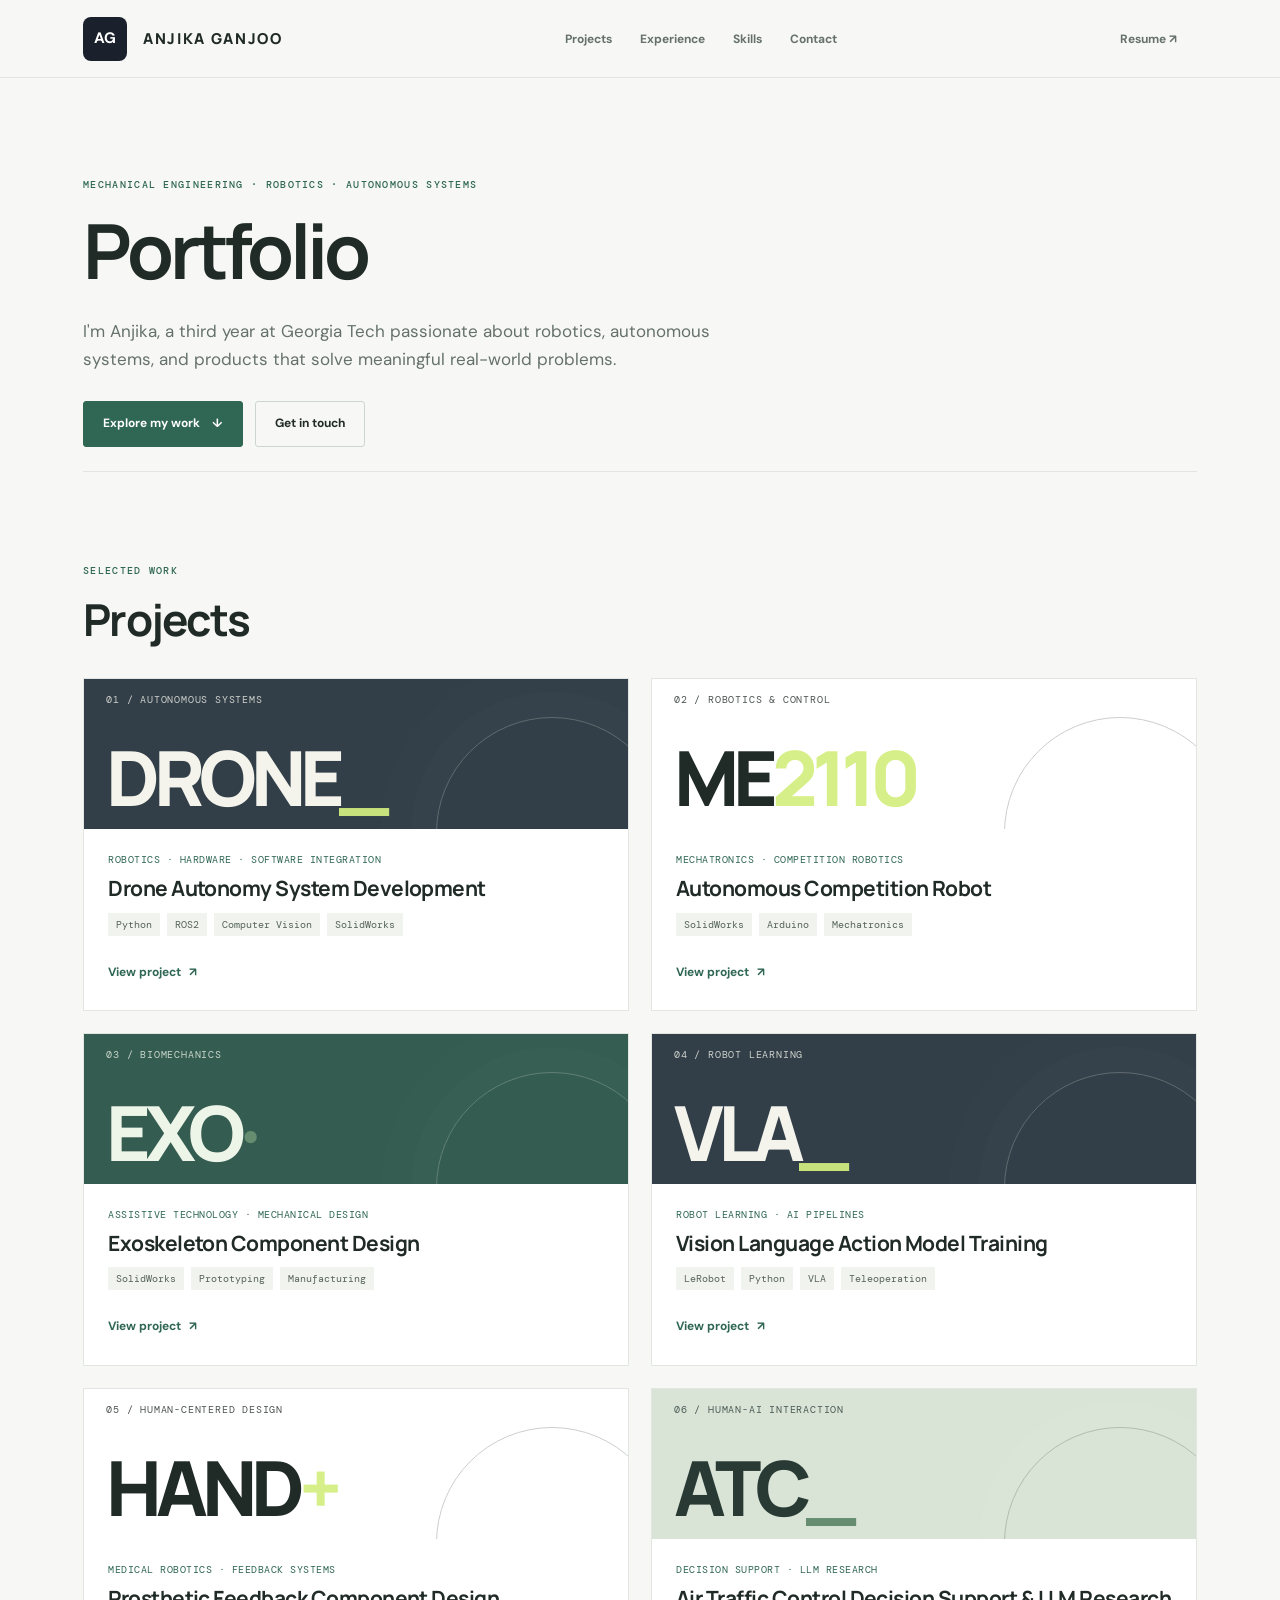
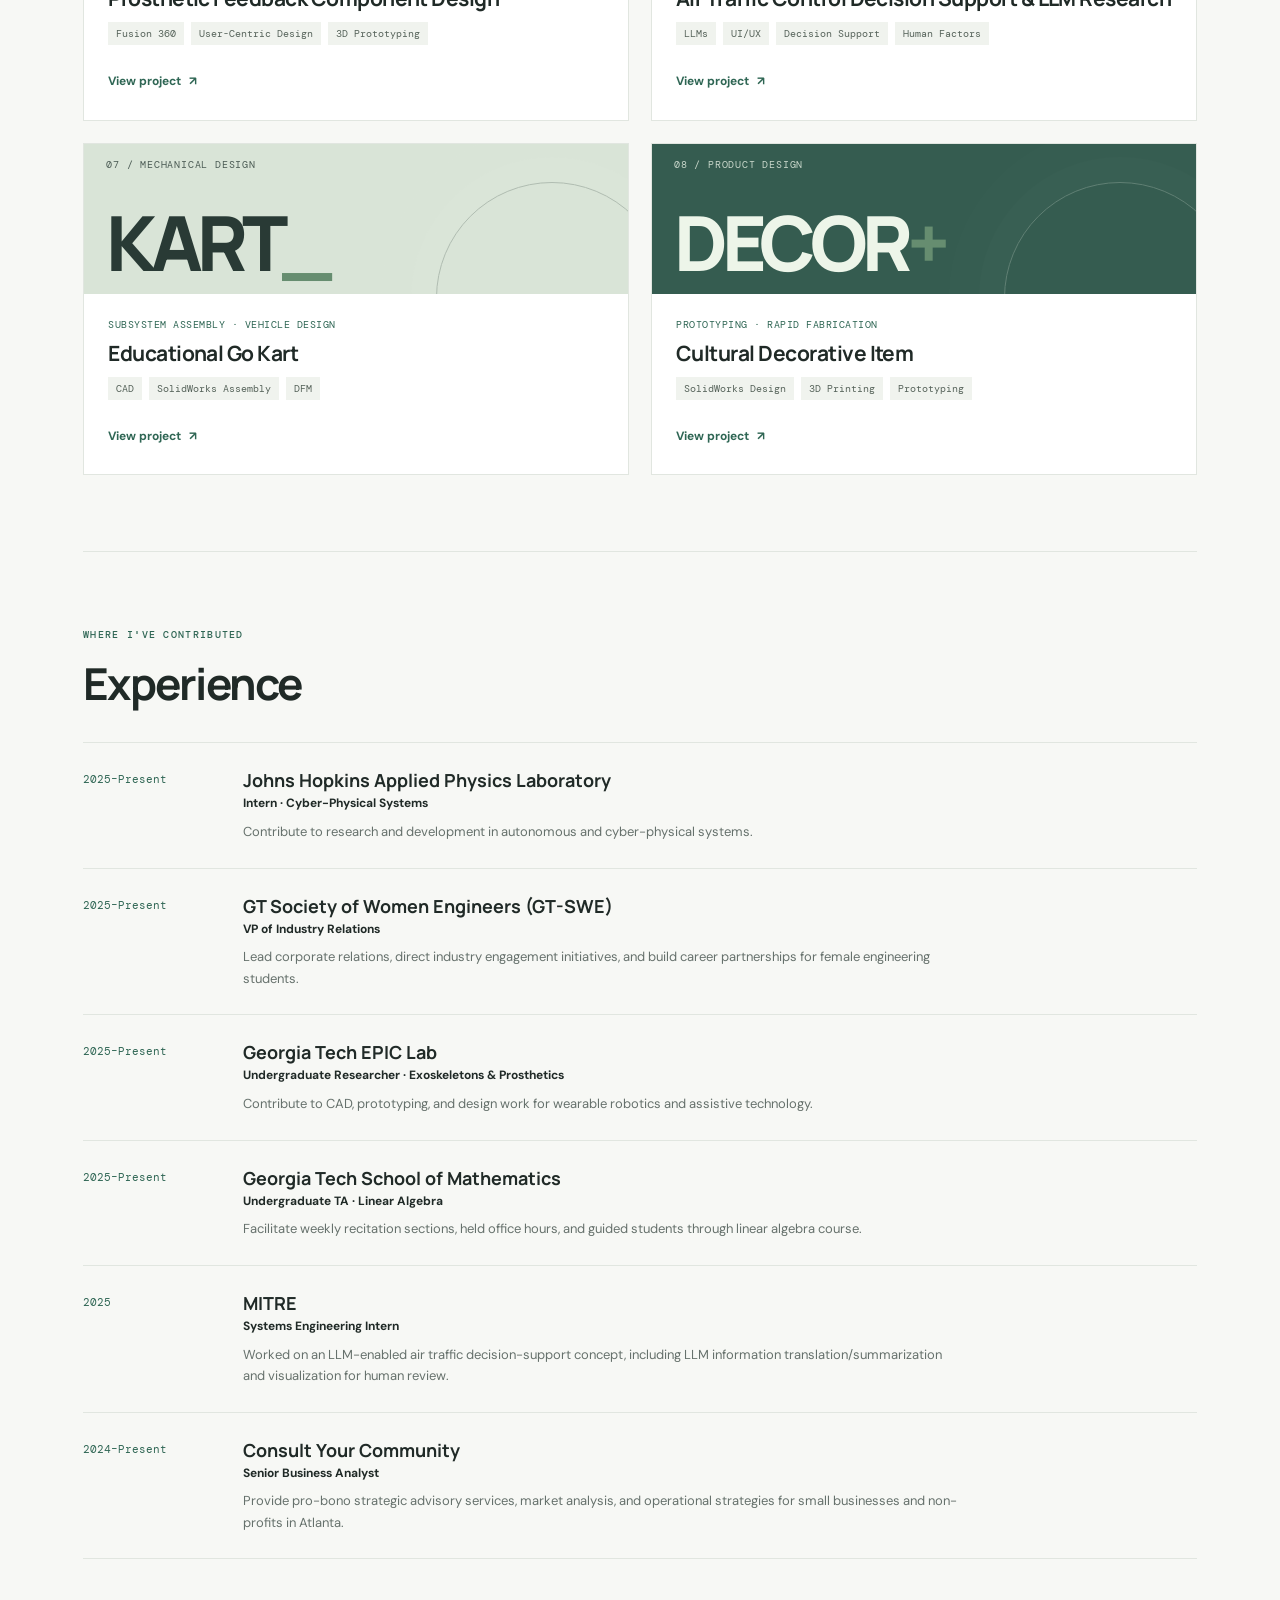
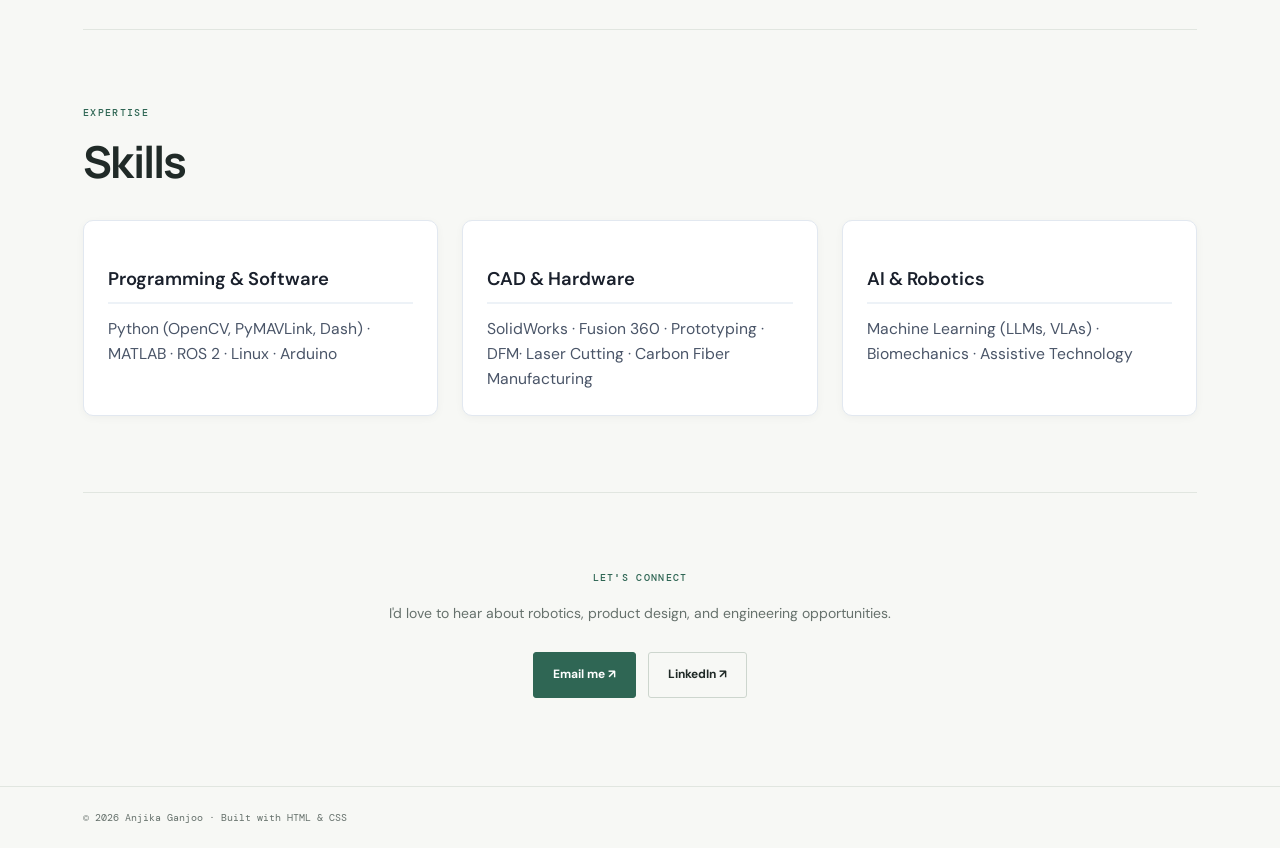
==== index.html @ 9e3168ab "Add files via upload" ====
<!DOCTYPE HTML>
<html lang="en">
<head>
  <title>Anjika Ganjoo | Mechanical Engineering & Robotics</title>
  <meta charset="utf-8">
  <meta name="viewport" content="width=device-width, initial-scale=1">
  <meta name="description" content="Anjika Ganjoo's engineering portfolio: robotics, mechanical design, assistive technology, and autonomous systems.">
  <link rel="stylesheet" href="assets/css/main.css">
  <style>
    /* Header Headshot / Initials Box Style */
    #header {
      display: flex;
      align-items: center;
      justify-content: space-between;
    }
    .header-profile-box {
      display: flex;
      align-items: center;
      gap: 1rem;
    }
    .profile-avatar-placeholder {
      width: 44px;
      height: 44px;
      background: #1a202c;
      color: #ffffff;
      border-radius: 8px;
      display: flex;
      align-items: center;
      justify-content: center;
      font-weight: 700;
      font-size: 0.95rem;
      letter-spacing: 0.5px;
      overflow: hidden;
      flex-shrink: 0;
    }
    .profile-avatar-placeholder img {
      width: 100%;
      height: 100%;
      object-fit: cover;
    }

    /* Structured Skill Widget Cards */
    .skill-widget-grid {
      display: grid;
      grid-template-columns: repeat(auto-fit, minmax(260px, 1fr));
      gap: 1.5rem;
      margin-top: 2rem;
    }
    .skill-card {
      background: #ffffff;
      border: 1px solid #e2e8f0;
      border-radius: 10px;
      padding: 1.5rem;
      box-shadow: 0 2px 8px rgba(0, 0, 0, 0.04);
      transition: transform 0.2s ease, box-shadow 0.2s ease;
    }
    .skill-card:hover {
      transform: translateY(-2px);
      box-shadow: 0 6px 16px rgba(0, 0, 0, 0.08);
    }
    .skill-card h3 {
      font-size: 1.15rem;
      font-weight: 600;
      margin-bottom: 0.75rem;
      color: #1a202c;
      border-bottom: 2px solid #edf2f7;
      padding-bottom: 0.5rem;
    }
    .skill-card p {
      font-size: 0.98rem;
      line-height: 1.6;
      color: #4a5568;
      margin: 0;
    }
  </style>
</head>
<body>
  <div id="wrapper">
    <header id="header">
      <div class="header-profile-box">
        <!-- Replace inner <img> when you have your headshot photo -->
        <div class="profile-avatar-placeholder">AG</div>
        <h1><a href="index.html">ANJIKA GANJOO</a></h1>
      </div>
      <nav class="links" aria-label="Main navigation">
        <ul>
          <li><a href="#projects">Projects</a></li>
          <li><a href="#experience">Experience</a></li>
          <li><a href="#skills">Skills</a></li>
          <li><a href="#contact">Contact</a></li>
        </ul>
      </nav>
      <nav class="main" aria-label="Quick links">
        <ul>
          <li><a class="resume-link" href="resume.pdf" target="_blank" rel="noopener">Resume ↗</a></li>
          <li><a class="menu-toggle" href="#menu" aria-label="Open menu">☰</a></li>
        </ul>
      </nav>
    </header>

    <section id="menu" aria-label="Mobile navigation">
      <a href="#projects">Projects</a>
      <a href="#skills">Skills</a>
      <a href="#experience">Experience</a>
      <a href="#contact">Contact</a>
      <a href="resume.pdf" target="_blank" rel="noopener">Resume</a>
    </section>

    <div id="main">
      <section class="hero">
        <p class="eyebrow">MECHANICAL ENGINEERING · ROBOTICS · AUTONOMOUS SYSTEMS</p>
        <h2>Portfolio</h2>
        <p class="hero-copy">I'm Anjika, a third year at Georgia Tech passionate about robotics, autonomous systems, and products that solve meaningful real-world problems.</p>
        <div class="hero-actions">
          <a class="button primary" href="#projects">Explore my work <span aria-hidden="true">↓</span></a>
          <a class="button" href="#contact">Get in touch</a>
        </div>
      </section>

      <!-- Projects Section -->
      <section id="projects" class="content-section">
        <div class="section-heading">
          <div><p class="eyebrow">SELECTED WORK</p><h2>Projects</h2></div>
        </div>
        <div class="project-grid">
          
          <!-- 01 / Drone Autonomous System Hardware + Software Integration -->
          <article class="project-card">
            <a class="project-visual visual-autonomy" href="projects/autonomy.html" aria-label="View drone autonomous system hardware and software integration project">
              <span class="visual-label">01 / AUTONOMOUS SYSTEMS</span><span class="visual-art">DRONE<span>_</span></span>
            </a>
            <div class="project-body">
              <p class="project-type">ROBOTICS · HARDWARE · SOFTWARE INTEGRATION</p>
              <h3><a href="projects/autonomy.html">Drone Autonomy System Development</a></h3>
              <ul class="tags"><li>Python</li><li>ROS2</li><li>Computer Vision</li><li>SolidWorks</li></ul>
              <a class="text-link" href="projects/autonomy.html">View project <span>↗</span></a>
            </div>
          </article>

          <!-- 02 / ME 2110 Competition Robot -->
          <article class="project-card">
            <a class="project-visual visual-me2110" href="projects/me2110-robot.html" aria-label="View ME 2110 competition robot project">
              <span class="visual-label">02 / ROBOTICS & CONTROL</span><span class="visual-art">ME<span>2110</span></span>
            </a>
            <div class="project-body">
              <p class="project-type">MECHATRONICS · COMPETITION ROBOTICS</p>
              <h3><a href="projects/me2110-robot.html">Autonomous Competition Robot</a></h3>
              <ul class="tags"><li>SolidWorks</li><li>Arduino</li><li>Mechatronics</li></ul>
              <a class="text-link" href="projects/me2110-robot.html">View project <span>↗</span></a>
            </div>
          </article>

          <!-- 03 / Exoskeleton Component Design -->
          <article class="project-card">
            <a class="project-visual visual-exo" href="projects/exoskeleton.html" aria-label="View exoskeleton component design project">
              <span class="visual-label">03 / BIOMECHANICS</span><span class="visual-art">EXO<span>·</span></span>
            </a>
            <div class="project-body">
              <p class="project-type">ASSISTIVE TECHNOLOGY · MECHANICAL DESIGN</p>
              <h3><a href="projects/exoskeleton.html">Exoskeleton Component Design</a></h3>
              <ul class="tags"><li>SolidWorks</li><li>Prototyping</li><li>Manufacturing</li></ul>
              <a class="text-link" href="projects/exoskeleton.html">View project <span>↗</span></a>
            </div>
          </article>

          <!-- 04 / Vision Language Action Model Pipeline -->
          <article class="project-card">
            <a class="project-visual visual-vla" href="projects/robot-learning.html" aria-label="View Vision Language Action Model pipeline project">
              <span class="visual-label">04 / ROBOT LEARNING</span><span class="visual-art">VLA<span>_</span></span>
            </a>
            <div class="project-body">
              <p class="project-type">ROBOT LEARNING · AI PIPELINES</p>
              <h3><a href="projects/robot-learning.html">Vision Language Action Model Training</a></h3>
              <ul class="tags"><li>LeRobot</li><li>Python</li><li>VLA</li><li>Teleoperation</li></ul>
              <a class="text-link" href="projects/robot-learning.html">View project <span>↗</span></a>
            </div>
          </article>

          <!-- 05 / Prosthetic Feedback Component Design -->
          <article class="project-card">
            <a class="project-visual visual-prosthetic" href="projects/prosthetic.html" aria-label="View prosthetic feedback component design project">
              <span class="visual-label">05 / HUMAN-CENTERED DESIGN</span><span class="visual-art">HAND<span>+</span></span>
            </a>
            <div class="project-body">
              <p class="project-type">MEDICAL ROBOTICS · FEEDBACK SYSTEMS</p>
              <h3><a href="projects/prosthetic.html">Prosthetic Feedback Component Design</a></h3>
              <ul class="tags"><li>Fusion 360</li><li>User-Centric Design</li><li>3D Prototyping</li></ul>
              <a class="text-link" href="projects/prosthetic.html">View project <span>↗</span></a>
            </div>
          </article>

          <!-- 06 / Air Traffic Control Decision Support & LLM Research -->
          <article class="project-card">
            <a class="project-visual visual-atc" href="projects/mitre-atc.html" aria-label="View Air Traffic Control decision support and LLM research project">
              <span class="visual-label">06 / HUMAN-AI INTERACTION</span><span class="visual-art">ATC<span>_</span></span>
            </a>
            <div class="project-body">
              <p class="project-type">DECISION SUPPORT · LLM RESEARCH</p>
              <h3><a href="projects/mitre-atc.html">Air Traffic Control Decision Support & LLM Research</a></h3>
              <ul class="tags"><li>LLMs</li><li>UI/UX</li><li>Decision Support</li><li>Human Factors</li></ul>
              <a class="text-link" href="projects/mitre-atc.html">View project <span>↗</span></a>
            </div>
          </article>

          <!-- 07 / Educational Go Kart -->
          <article class="project-card">
            <a class="project-visual visual-gokart" href="projects/go-kart.html" aria-label="View ME 1670 Go Kart project">
              <span class="visual-label">07 / MECHANICAL DESIGN</span><span class="visual-art">KART<span>_</span></span>
            </a>
            <div class="project-body">
              <p class="project-type">SUBSYSTEM ASSEMBLY · VEHICLE DESIGN</p>
              <h3><a href="projects/go-kart.html">Educational Go Kart</a></h3>
              <ul class="tags"><li>CAD</li><li>SolidWorks Assembly</li><li>DFM</li></ul>
              <a class="text-link" href="projects/go-kart.html">View project <span>↗</span></a>
            </div>
          </article>

          <!-- 08 / Cultural Decorative Item -->
          <article class="project-card">
            <a class="project-visual visual-decorative" href="projects/decorative-item.html" aria-label="View ME 1670 decorative design item project">
              <span class="visual-label">08 / PRODUCT DESIGN</span><span class="visual-art">DECOR<span>+</span></span>
            </a>
            <div class="project-body">
              <p class="project-type">PROTOTYPING · RAPID FABRICATION</p>
              <h3><a href="projects/decorative-item.html">Cultural Decorative Item</a></h3>
              <ul class="tags"><li>SolidWorks Design</li><li>3D Printing</li><li>Prototyping</li></ul>
              <a class="text-link" href="projects/decorative-item.html">View project <span>↗</span></a>
            </div>
          </article>

        </div>
      </section>

      <!-- Experience Section -->
      <section id="experience" class="content-section experience-section">
        <div class="section-heading">
          <div><p class="eyebrow">WHERE I'VE CONTRIBUTED</p><h2>Experience</h2></div>
        </div>
        <div class="timeline">
          <article class="timeline-item">
            <div class="timeline-date">2025–Present</div>
            <div>
              <h3>Johns Hopkins Applied Physics Laboratory</h3>
              <p class="role">Intern · Cyber-Physical Systems</p>
              <p>Contribute to research and development in autonomous and cyber-physical systems.</p>
            </div>
          </article>
          <article class="timeline-item">
            <div class="timeline-date">2025–Present</div>
            <div>
              <h3>GT Society of Women Engineers (GT-SWE)</h3>
              <p class="role">VP of Industry Relations</p>
              <p>Lead corporate relations, direct industry engagement initiatives, and build career partnerships for female engineering students.</p>
            </div>
          </article>
          <article class="timeline-item">
            <div class="timeline-date">2025–Present</div>
            <div>
              <h3>Georgia Tech EPIC Lab</h3>
              <p class="role">Undergraduate Researcher · Exoskeletons & Prosthetics</p>
              <p>Contribute to CAD, prototyping, and design work for wearable robotics and assistive technology.</p>
            </div>
          </article>
          <article class="timeline-item">
            <div class="timeline-date">2025–Present</div>
            <div>
              <h3>Georgia Tech School of Mathematics</h3>
              <p class="role">Undergraduate TA · Linear Algebra</p>
              <p>Facilitate weekly recitation sections, held office hours, and guided students through linear algebra course.</p>
            </div>
          </article>
          <article class="timeline-item">
            <div class="timeline-date">2025</div>
            <div>
              <h3>MITRE</h3>
              <p class="role">Systems Engineering Intern</p>
              <p>Worked on an LLM-enabled air traffic decision-support concept, including LLM information translation/summarization and visualization for human review.</p>
            </div>
          </article>
          <article class="timeline-item">
            <div class="timeline-date">2024–Present</div>
            <div>
              <h3>Consult Your Community</h3>
              <p class="role">Senior Business Analyst</p>
              <p>Provide pro-bono strategic advisory services, market analysis, and operational strategies for small businesses and non-profits in Atlanta.</p>
            </div>
          </article>
        </div>
      </section>

      <!-- Skills Section -->
      <section id="skills" class="content-section">
        <div class="section-heading">
          <div><p class="eyebrow">EXPERTISE</p><h2>Skills</h2></div>
        </div>
        <div class="skill-widget-grid">
          <div class="skill-card">
            <h3>Programming & Software</h3>
            <p>Python (OpenCV, PyMAVLink, Dash) · MATLAB · ROS 2 · Linux · Arduino</p>
          </div>
          <div class="skill-card">
            <h3>CAD & Hardware</h3>
            <p>SolidWorks · Fusion 360 · Prototyping · DFM· Laser Cutting · Carbon Fiber Manufacturing</p>
          </div>
          <div class="skill-card">
            <h3>AI & Robotics</h3>
            <p>Machine Learning (LLMs, VLAs) · Biomechanics · Assistive Technology</p>
          </div>
        </div>
      </section>

      <section id="contact" class="contact-section">
        <p class="eyebrow">LET'S CONNECT</p>
        <p>I'd love to hear about robotics, product design, and engineering opportunities.</p>
        <div class="hero-actions">
          <a class="button primary" href="mailto:anjika.ganjoo@gmail.com">Email me ↗</a>
          <a class="button" href="https://www.linkedin.com/in/anjika-ganjoo/" target="_blank" rel="noopener">LinkedIn ↗</a>
        </div>
      </section>
    </div>

    <footer id="footer">
      <p>© <span id="year">2026</span> Anjika Ganjoo · Built with HTML & CSS</p>
    </footer>
  </div>
  <script src="assets/js/main.js"></script>
</body>
</html>
---- assets/css/main.css ----
@import url('https://fonts.googleapis.com/css2?family=DM+Mono:wght@400;500&family=DM+Sans:wght@400;500;600;700&family=Manrope:wght@400;500;600;700;800&display=swap');

:root {
  --ink: #202a27;
  --muted: #66716c;
  --paper: #f7f8f5;
  --white: #fff;
  --line: #e1e6e0;
  --green: #2f6654;
  --lime: #d7ef88;
  --soft-green: #e7eee6;
  --mono: 'DM Mono', monospace;
  --sans: 'DM Sans', sans-serif;
  --display: 'Manrope', sans-serif;
}
* { box-sizing: border-box; }
html { scroll-behavior: smooth; scroll-padding-top: 90px; }
body { margin: 0; background: var(--paper); color: var(--ink); font-family: var(--sans); line-height: 1.65; }
a { color: inherit; text-decoration: none; }
a:focus-visible { outline: 3px solid #8da94b; outline-offset: 4px; }
#wrapper { max-width: 1440px; margin: 0 auto; }
#header { height: 78px; display: flex; align-items: center; justify-content: space-between; gap: 28px; padding: 0 6.5%; background: rgba(247,248,245,.94); border-bottom: 1px solid var(--line); position: sticky; top: 0; z-index: 10; backdrop-filter: blur(12px); }
#header h1 { margin: 0; font: 800 15px var(--display); letter-spacing: .11em; white-space: nowrap; }
.links ul, #header nav ul { list-style: none; display: flex; align-items: center; gap: 28px; margin: 0; padding: 0; }
#header .links a, .resume-link { color: var(--muted); font-size: 12px; font-weight: 700; }
#header .links a:hover, .resume-link:hover { color: var(--green); }
#header .main ul { gap: 20px; }
.menu-toggle { display: none; font-size: 20px; }
#menu { display: none; padding: 16px 6.5%; background: var(--white); border-bottom: 1px solid var(--line); }
#menu.open { display: grid; gap: 12px; }
#menu a { color: var(--green); font-weight: 700; }
#main { padding: 0 6.5%; }
.hero { padding: 100px 0 78px; border-bottom: 1px solid var(--line); }
.eyebrow { color: var(--green); font: 500 10px var(--mono); letter-spacing: .13em; margin: 0 0 18px; }
.hero h2 { font: 700 clamp(38px, 6vw, 76px)/1.08 var(--display); letter-spacing: -.055em; margin: 0; max-width: 900px; }
.hero h2 span { color: var(--green); }
.hero-copy { max-width: 650px; color: var(--muted); font-size: 17px; margin: 26px 0 28px; }
.hero-actions { display: flex; flex-wrap: wrap; gap: 12px; align-items: center; }
.button { display: inline-flex; justify-content: center; align-items: center; gap: 12px; min-height: 46px; padding: 0 19px; border: 1px solid #cdd6ce; border-radius: 3px; font-size: 12px; font-weight: 700; transition: transform .2s, background .2s; }
.button:hover { transform: translateY(-2px); background: var(--soft-green); }
.button.primary { color: white; background: var(--green); border-color: var(--green); }
.button.primary:hover { background: #244f41; }
.hero-note { display: flex; align-items: center; gap: 9px; margin-top: 38px; color: var(--muted); font: 11px var(--mono); }
.status-dot { display: inline-block; width: 7px; height: 7px; border-radius: 50%; background: #84a83f; box-shadow: 0 0 0 4px #e6edd7; }
.content-section { padding: 76px 0; border-bottom: 1px solid var(--line); }
.section-heading { display: flex; justify-content: space-between; align-items: end; gap: 35px; margin-bottom: 34px; }
.section-heading h2, .about-copy h2, .contact-section h2 { font: 700 clamp(30px, 4vw, 44px)/1.12 var(--display); letter-spacing: -.04em; margin: 0; }
.section-heading > p { color: var(--muted); max-width: 390px; margin: 0 0 4px; font-size: 14px; }
.project-grid { display: grid; grid-template-columns: repeat(2, minmax(0, 1fr)); gap: 22px; }
.project-card { border: 1px solid var(--line); background: var(--white); min-width: 0; transition: transform .2s, box-shadow .2s; }
.project-card:hover { transform: translateY(-3px); box-shadow: 0 14px 30px #1d35220d; }
.project-visual { min-height: 150px; display: flex; flex-direction: column; justify-content: space-between; padding: 14px 22px; overflow: hidden; position: relative; }
.project-visual:after { content: ''; position: absolute; width: 230px; height: 230px; border: 1px solid currentColor; border-radius: 50%; right: -40px; bottom: -120px; opacity: .23; box-shadow: 0 0 0 25px #ffffff0a, 0 0 0 55px #ffffff0a; }
.visual-label { font: 10px var(--mono); letter-spacing: .08em; opacity: .8; z-index: 1; }
.visual-art { font: 800 clamp(45px, 7vw, 76px)/1 var(--display); letter-spacing: -.08em; z-index: 1; }
.visual-art span { color: var(--lime); }
.visual-exo { color: #edf5e9; background: #355c50; }
.visual-exo .visual-art span { color: #668d70; }
.visual-atc { color: #293a35; background: #d9e4d7; }
.visual-atc .visual-art span { color: #668d70; }
.visual-autonomy { color: #f4f4ed; background: #333f48; }
.visual-autonomy .visual-art span { color: #c7e17d; }
.visual-vla { color: #f4f4ed; background: #333f48; }
.visual-vla .visual-art span { color: #c7e17d; }
.visual-gokart { color: #293a35; background: #d9e4d7; }
.visual-gokart .visual-art span { color: #668d70; }
.visual-decorative { color: #edf5e9; background: #355c50; }
.visual-decorative .visual-art span { color: #668d70; }
.project-body { padding: 24px 24px 26px; }
.project-type { font: 10px var(--mono); letter-spacing: .05em; color: var(--green); margin: 0 0 9px; }
.project-body h3 { font: 700 21px/1.3 var(--display); margin: 0 0 10px; letter-spacing: -.025em; }
.project-body > p:not(.project-type) { color: var(--muted); font-size: 13px; margin: 0 0 0px; }
.tags { list-style: none; display: flex; flex-wrap: wrap; gap: 7px; margin: 0 0 22px; padding: 0; }
.tags li { background: #f0f3ee; color: #56635a; padding: 5px 8px; font: 10px var(--mono); }
.text-link { color: var(--green); font-size: 12px; font-weight: 700; }
.text-link span { margin-left: 5px; }
.edit-note { font-size: 11px; color: #7b857e; margin-top: 20px; }
.experience-section { padding-bottom: 70px; }
.timeline { border-top: 1px solid var(--line); }
.timeline-item { display: grid; grid-template-columns: 140px 1fr; gap: 20px; padding: 25px 0; border-bottom: 1px solid var(--line); }
.timeline-date { font: 11px var(--mono); color: var(--green); padding-top: 4px; }
.timeline-item h3 { margin: 0; font: 700 18px var(--display); }
.timeline-item p { max-width: 720px; color: var(--muted); font-size: 13px; margin: 7px 0 0; }
.timeline-item .role { color: var(--ink); font-size: 12px; font-weight: 700; margin-top: 2px; }
.about-section { display: grid; grid-template-columns: .7fr 2fr; gap: 45px; }
.about-mark { display: flex; align-items: center; justify-content: center; align-self: start; width: 160px; height: 160px; background: var(--green); color: white; font: 800 48px var(--display); letter-spacing: -.08em; }
.about-mark span { color: var(--lime); }
.about-copy > p:not(.eyebrow) { color: var(--muted); font-size: 14px; max-width: 740px; }
.about-copy h2 { max-width: 650px; margin-bottom: 20px; }
.skill-groups { display: grid; grid-template-columns: 1fr 1fr; gap: 25px; margin-top: 28px; }
.skill-groups h3 { font: 700 12px var(--display); margin: 0 0 5px; }
.skill-groups p { font-size: 12px; color: var(--muted); margin: 0; }
.contact-section { padding: 78px 0 88px; text-align: center; }
.contact-section > p:not(.eyebrow):not(.edit-note) { color: var(--muted); font-size: 14px; margin: 16px 0 26px; }
.contact-section .hero-actions { justify-content: center; }
#footer { display: flex; justify-content: space-between; gap: 20px; padding: 24px 6.5%; border-top: 1px solid var(--line); color: var(--muted); font: 10px var(--mono); }
#footer p { margin: 0; }
#footer a { color: var(--green); }
code { background: #edf0eb; padding: 2px 4px; }
@media (max-width: 800px) {
  #header { height: 68px; padding: 0 5%; }
  #header .links { display: none; }
  .menu-toggle { display: inline-block; }
  #main { padding: 0 5%; }
  .hero { padding: 72px 0 60px; }
  .content-section { padding: 58px 0; }
  .section-heading { display: block; }
  .section-heading > p { margin-top: 14px; }
  .project-grid { gap: 15px; }
  .project-visual { min-height: 110px; }
  .project-body { padding: 19px; }
  .about-section { grid-template-columns: 1fr; gap: 25px; }
  .about-mark { width: 100px; height: 100px; font-size: 34px; }
  #footer { padding: 22px 5%; }
}
@media (max-width: 560px) {
  #header h1 { font-size: 12px; }
  .resume-link { font-size: 11px; }
  .hero h2 { font-size: 42px; }
  .hero-copy { font-size: 15px; }
  .project-grid { grid-template-columns: 1fr; }
  .project-visual { min-height: 110px; }
  .timeline-item { grid-template-columns: 1fr; gap: 5px; }
  .skill-groups { grid-template-columns: 1fr; gap: 18px; }
  #footer { flex-direction: column; }
}

/* ==========================================================================
   PORTFOLIO IMAGE GALLERIES & CARD LAYOUTS
   ========================================================================== */

/* Universal Card Base */
.styled-image-card {
  padding: 1rem;
  border: 1px solid #e2e8f0;
  border-radius: 10px;
  background: #ffffff;
  display: flex;
  flex-direction: column;
}

.styled-image-card .placeholder-title {
  font-weight: 600;
  color: #334155;
  margin-bottom: 0.75rem;
  font-size: 0.95rem;
  text-align: left;
}

/* Base Image Frame */
.styled-image-card .image-frame {
  width: 100%;
  height: auto;
  border-radius: 6px;
  overflow: hidden;
  background-color: #f8fafc;
  display: flex;
  align-items: center;
  justify-content: center;
  flex-grow: 1;
}

/* Base Uncropped Image */
.styled-image-card .image-frame img {
  width: 100%;
  height: auto;
  max-height: 480px;
  object-fit: contain;
  display: block;
}

/* --------------------------------------------------------------------------
   STANDARD GRIDS (2-Column & 3-Column Equal Rows)
   Used in: Go-Kart, Exoskeleton, Prosthetic
   -------------------------------------------------------------------------- */
.image-2col-grid {
  display: grid;
  grid-template-columns: repeat(2, 1fr);
  gap: 1.5rem;
  margin: 2rem 0;
}

.image-3col-grid {
  display: grid;
  grid-template-columns: repeat(3, 1fr);
  gap: 1.5rem;
  margin: 2rem 0;
}

/* --------------------------------------------------------------------------
   ASYMMETRIC GRID (Stacked Left + Tall Right)
   Used in: Decorative Item Page
   -------------------------------------------------------------------------- */
.custom-image-layout {
  display: grid;
  grid-template-columns: 1fr 1fr;
  gap: 1.5rem;
  margin: 2rem 0;
}

.column-left {
  display: flex;
  flex-direction: column;
  gap: 1.5rem;
}

.column-right {
  display: flex;
  flex-direction: column;
}

/* Stretch the right card and frame to match the full combined left column height */
.column-right .styled-image-card.tall-card {
  width: 100%;
  height: 100%;
  flex-grow: 1;
}

.styled-image-card .image-frame.tall-frame {
  flex-grow: 1;
  height: 100%;
}

.styled-image-card .image-frame.tall-frame img {
  width: 100%;
  height: 100%;
  max-height: none; /* Allows the tall image to fill the box without height capping */
  object-fit: contain;
}

/* --------------------------------------------------------------------------
   RESPONSIVE MOBILE BREAKPOINTS
   -------------------------------------------------------------------------- */
@media (max-width: 768px) {
  .custom-image-layout,
  .image-2col-grid,
  .image-3col-grid {
    grid-template-columns: 1fr;
  }

  .styled-image-card .image-frame.tall-frame img {
    max-height: 400px; /* Restores height cap on mobile single-column view */
  }
}

/* Reduce spacing between Hero action button and initial heading */
.project-detail {
  padding-top: 1rem !important; /* Reduces top padding of the detail section */
}

.hero {
  margin-bottom: 1rem !important; /* Reduces bottom gap after hero section */
  padding-bottom: 1rem !important;
}

.hero .hero-actions {
  margin-bottom: 0.5rem !important; /* Pulls the button closer to the bottom border */
}

.project-detail h2:first-of-type {
  margin-top: 0 !important; /* Removes top margin from the "Overview" heading */
}
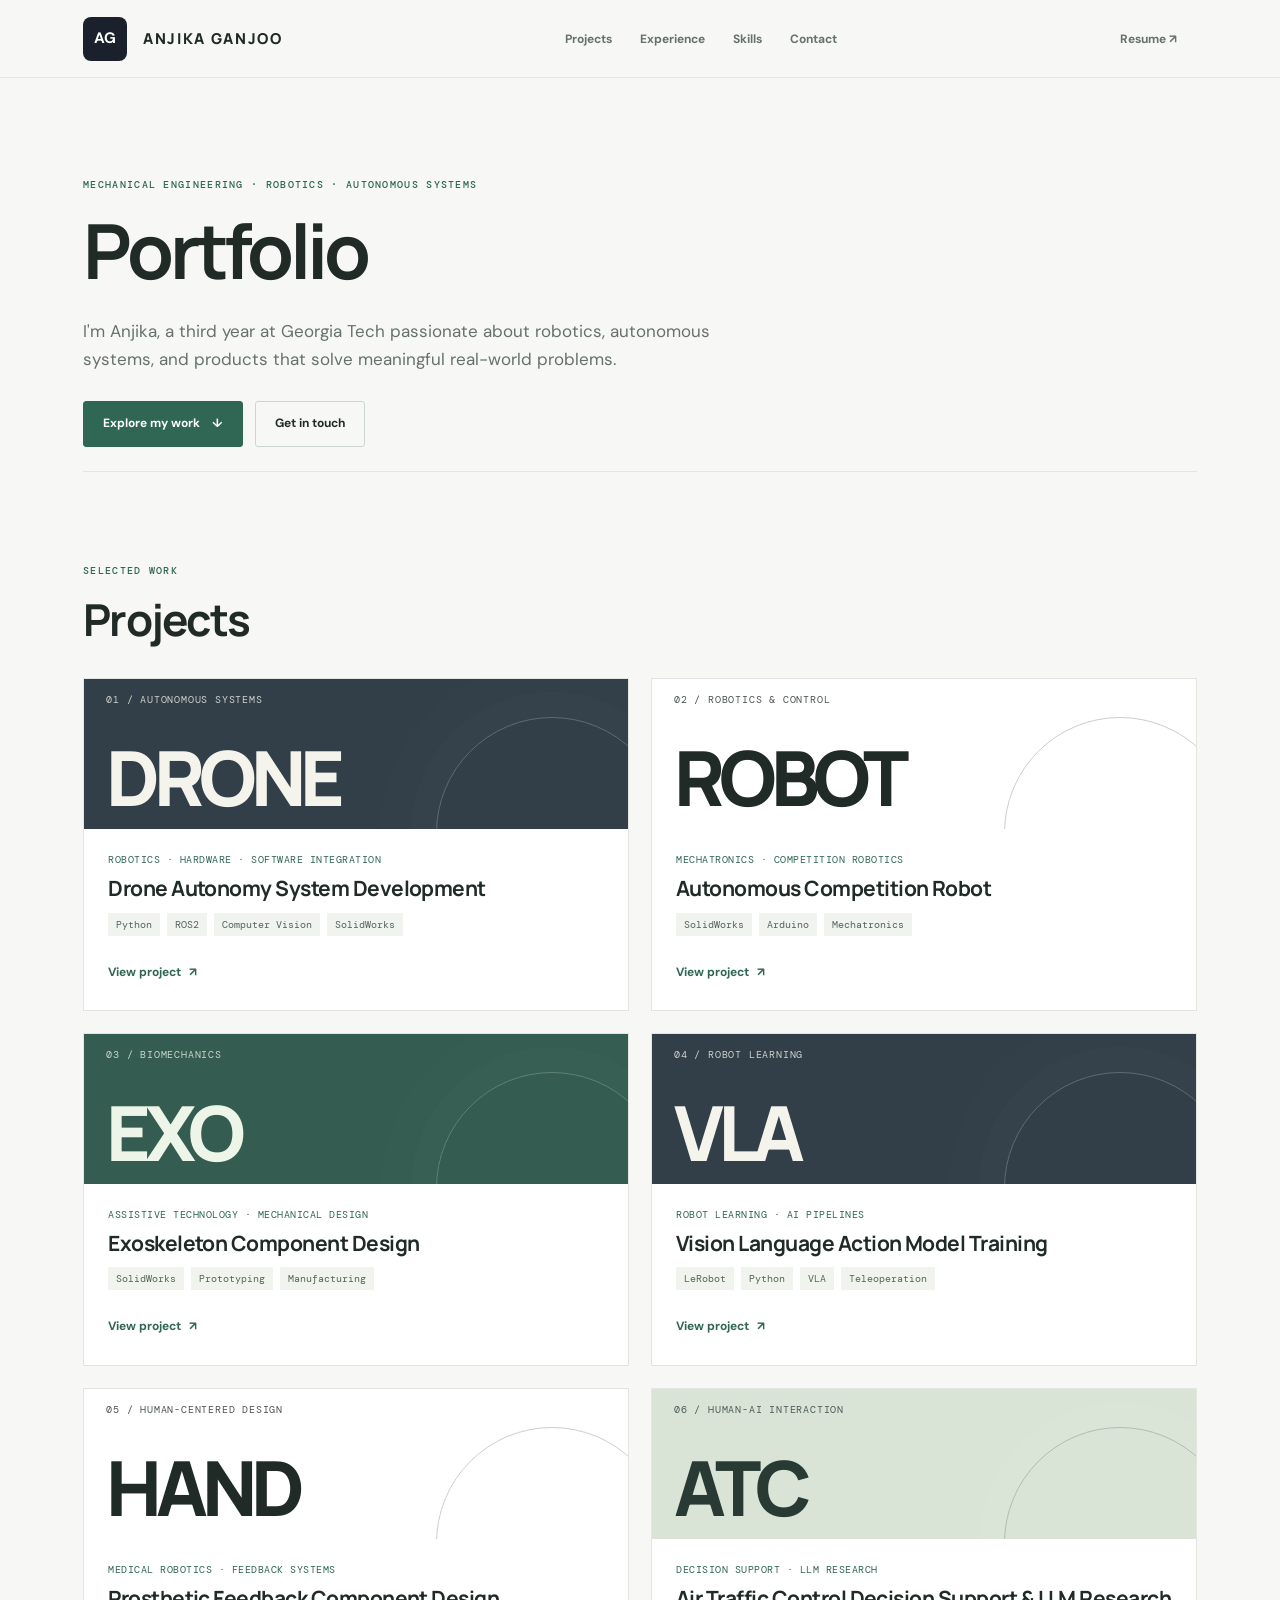
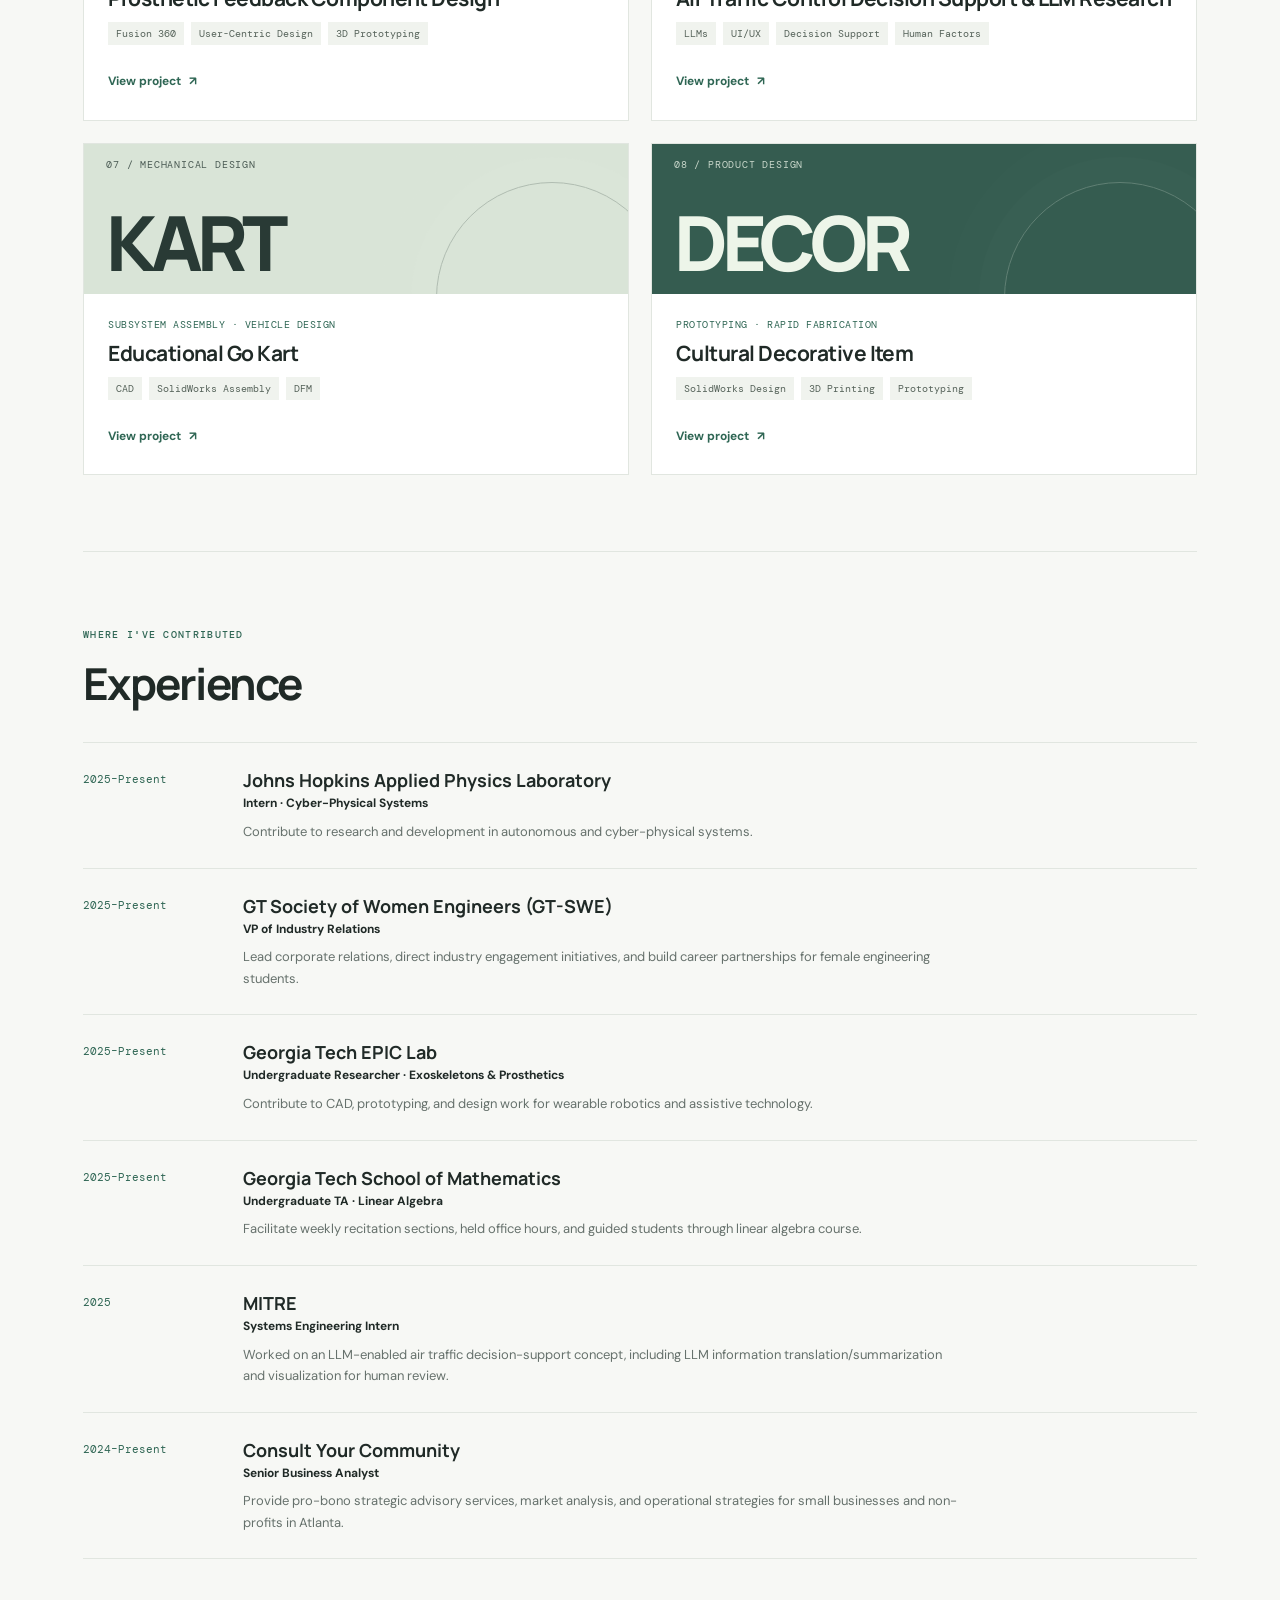
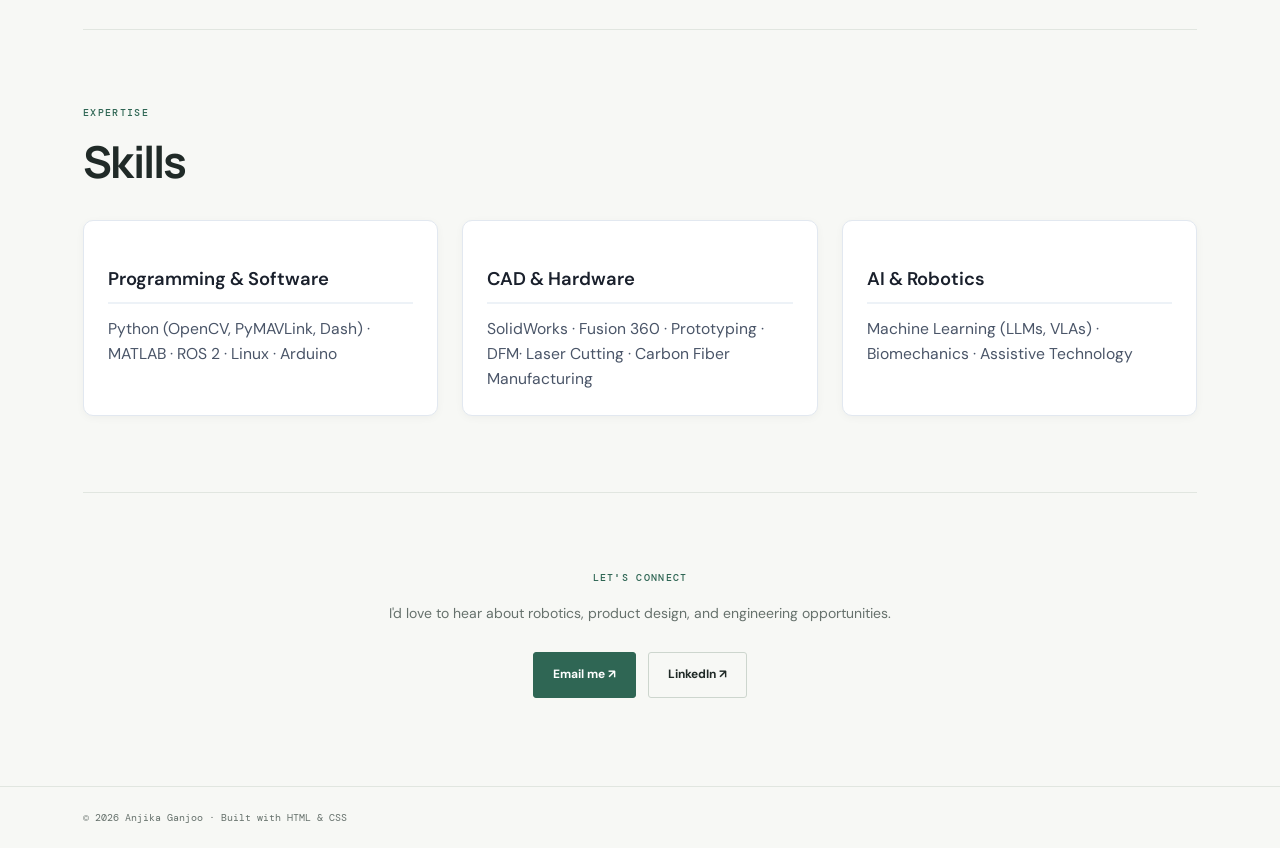
==== commit 42634b0d: "Update index.html" ====
--- a/index.html
+++ b/index.html
@@ -127,7 +127,7 @@
           <!-- 01 / Drone Autonomous System Hardware + Software Integration -->
           <article class="project-card">
             <a class="project-visual visual-autonomy" href="projects/autonomy.html" aria-label="View drone autonomous system hardware and software integration project">
-              <span class="visual-label">01 / AUTONOMOUS SYSTEMS</span><span class="visual-art">DRONE<span>_</span></span>
+              <span class="visual-label">01 / AUTONOMOUS SYSTEMS</span><span class="visual-art">DRONE</span>
             </a>
             <div class="project-body">
               <p class="project-type">ROBOTICS · HARDWARE · SOFTWARE INTEGRATION</p>
@@ -140,7 +140,7 @@
           <!-- 02 / ME 2110 Competition Robot -->
           <article class="project-card">
             <a class="project-visual visual-me2110" href="projects/me2110-robot.html" aria-label="View ME 2110 competition robot project">
-              <span class="visual-label">02 / ROBOTICS & CONTROL</span><span class="visual-art">ME<span>2110</span></span>
+              <span class="visual-label">02 / ROBOTICS & CONTROL</span><span class="visual-art">ROBOT</span>
             </a>
             <div class="project-body">
               <p class="project-type">MECHATRONICS · COMPETITION ROBOTICS</p>
@@ -153,7 +153,7 @@
           <!-- 03 / Exoskeleton Component Design -->
           <article class="project-card">
             <a class="project-visual visual-exo" href="projects/exoskeleton.html" aria-label="View exoskeleton component design project">
-              <span class="visual-label">03 / BIOMECHANICS</span><span class="visual-art">EXO<span>·</span></span>
+              <span class="visual-label">03 / BIOMECHANICS</span><span class="visual-art">EXO</span>
             </a>
             <div class="project-body">
               <p class="project-type">ASSISTIVE TECHNOLOGY · MECHANICAL DESIGN</p>
@@ -166,7 +166,7 @@
           <!-- 04 / Vision Language Action Model Pipeline -->
           <article class="project-card">
             <a class="project-visual visual-vla" href="projects/robot-learning.html" aria-label="View Vision Language Action Model pipeline project">
-              <span class="visual-label">04 / ROBOT LEARNING</span><span class="visual-art">VLA<span>_</span></span>
+              <span class="visual-label">04 / ROBOT LEARNING</span><span class="visual-art">VLA</span>
             </a>
             <div class="project-body">
               <p class="project-type">ROBOT LEARNING · AI PIPELINES</p>
@@ -179,7 +179,7 @@
           <!-- 05 / Prosthetic Feedback Component Design -->
           <article class="project-card">
             <a class="project-visual visual-prosthetic" href="projects/prosthetic.html" aria-label="View prosthetic feedback component design project">
-              <span class="visual-label">05 / HUMAN-CENTERED DESIGN</span><span class="visual-art">HAND<span>+</span></span>
+              <span class="visual-label">05 / HUMAN-CENTERED DESIGN</span><span class="visual-art">HAND</span>
             </a>
             <div class="project-body">
               <p class="project-type">MEDICAL ROBOTICS · FEEDBACK SYSTEMS</p>
@@ -192,7 +192,7 @@
           <!-- 06 / Air Traffic Control Decision Support & LLM Research -->
           <article class="project-card">
             <a class="project-visual visual-atc" href="projects/mitre-atc.html" aria-label="View Air Traffic Control decision support and LLM research project">
-              <span class="visual-label">06 / HUMAN-AI INTERACTION</span><span class="visual-art">ATC<span>_</span></span>
+              <span class="visual-label">06 / HUMAN-AI INTERACTION</span><span class="visual-art">ATC</span>
             </a>
             <div class="project-body">
               <p class="project-type">DECISION SUPPORT · LLM RESEARCH</p>
@@ -205,7 +205,7 @@
           <!-- 07 / Educational Go Kart -->
           <article class="project-card">
             <a class="project-visual visual-gokart" href="projects/go-kart.html" aria-label="View ME 1670 Go Kart project">
-              <span class="visual-label">07 / MECHANICAL DESIGN</span><span class="visual-art">KART<span>_</span></span>
+              <span class="visual-label">07 / MECHANICAL DESIGN</span><span class="visual-art">KART</span>
             </a>
             <div class="project-body">
               <p class="project-type">SUBSYSTEM ASSEMBLY · VEHICLE DESIGN</p>
@@ -218,7 +218,7 @@
           <!-- 08 / Cultural Decorative Item -->
           <article class="project-card">
             <a class="project-visual visual-decorative" href="projects/decorative-item.html" aria-label="View ME 1670 decorative design item project">
-              <span class="visual-label">08 / PRODUCT DESIGN</span><span class="visual-art">DECOR<span>+</span></span>
+              <span class="visual-label">08 / PRODUCT DESIGN</span><span class="visual-art">DECOR</span>
             </a>
             <div class="project-body">
               <p class="project-type">PROTOTYPING · RAPID FABRICATION</p>
@@ -325,4 +325,4 @@
   </div>
   <script src="assets/js/main.js"></script>
 </body>
-</html>+</html>
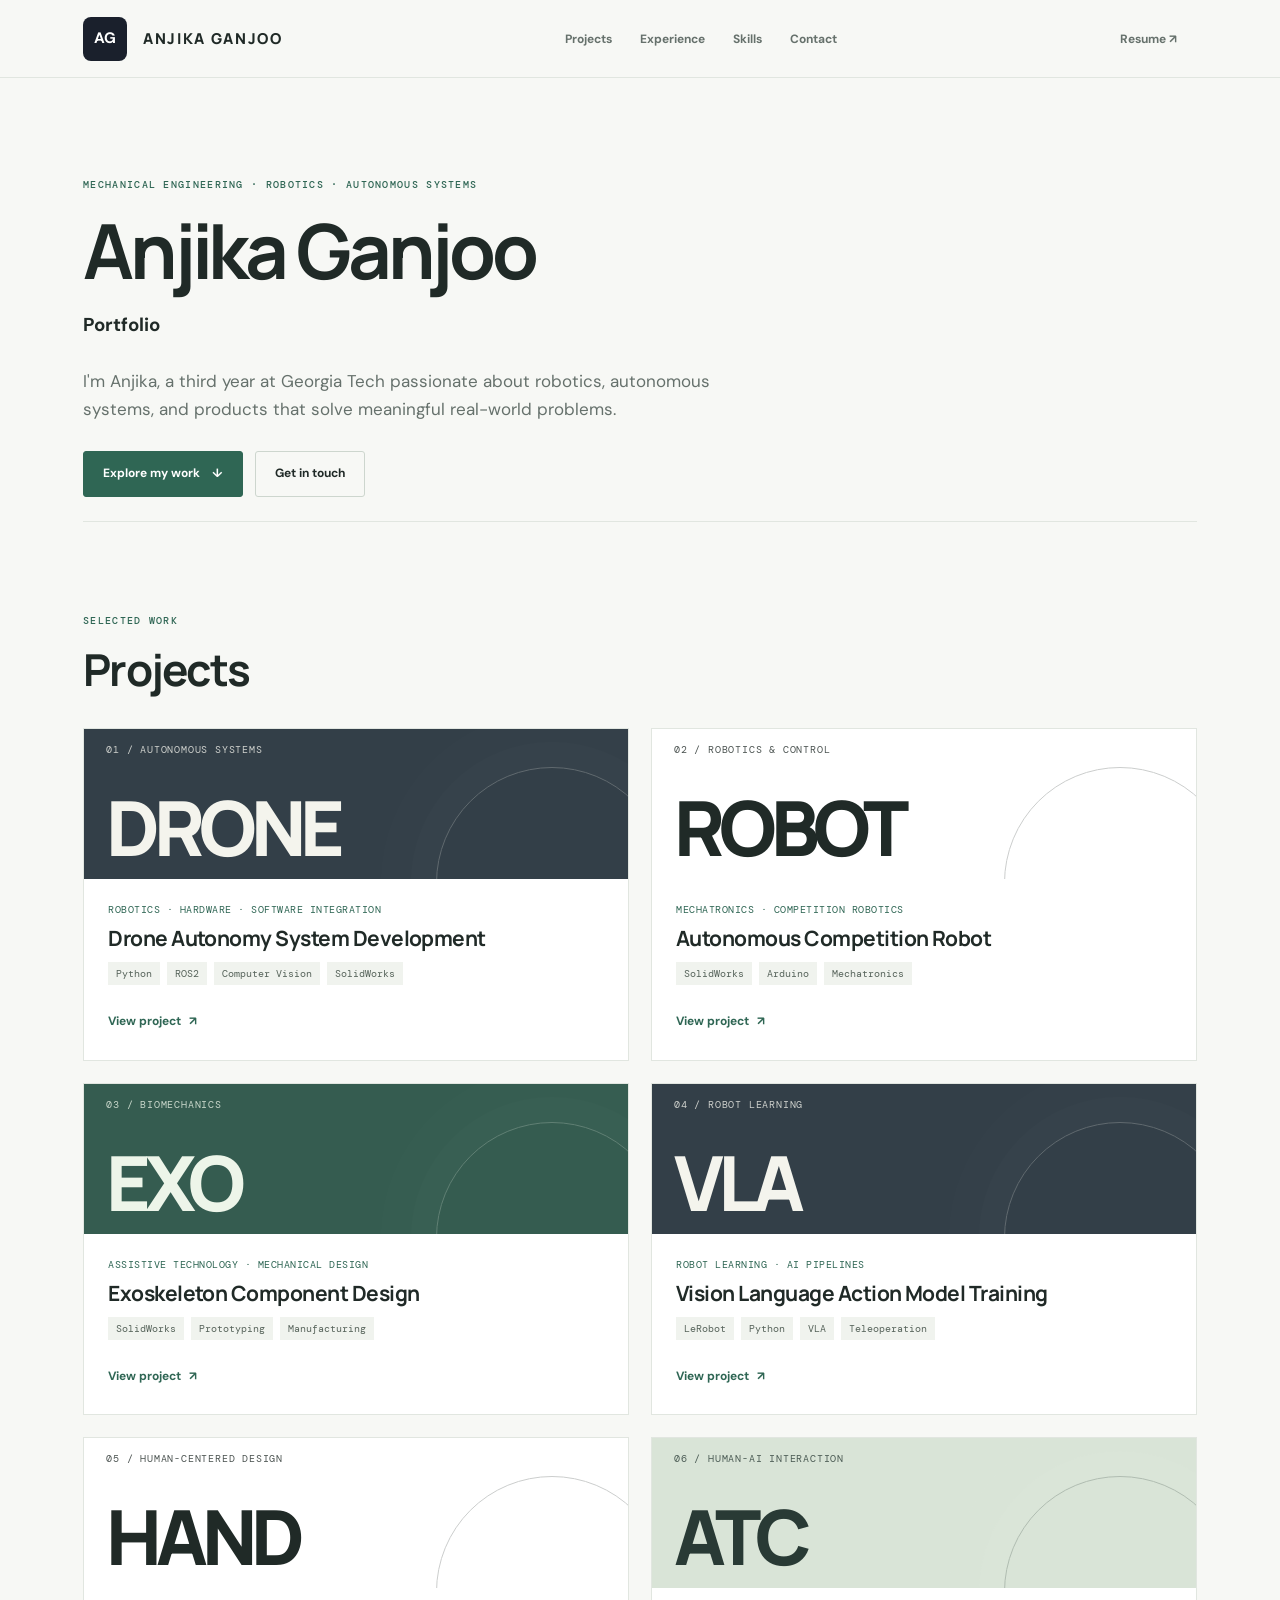
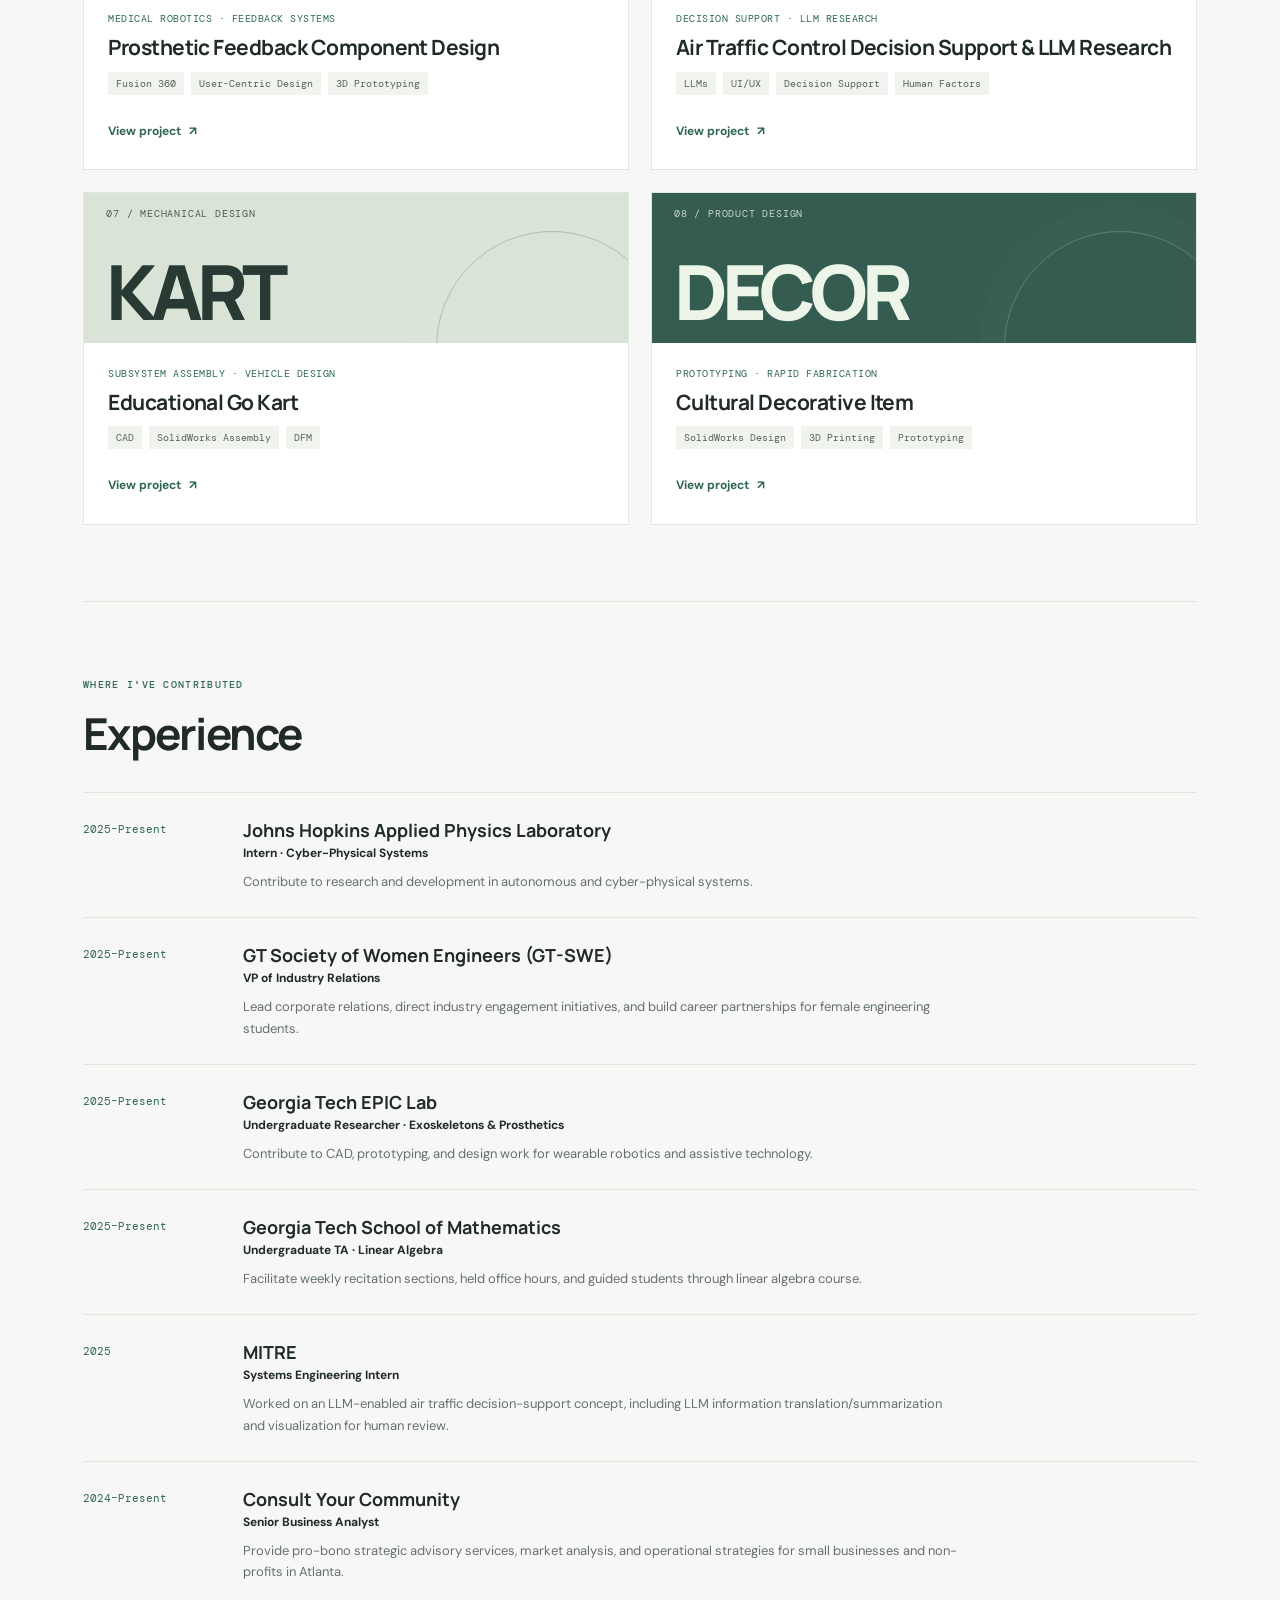
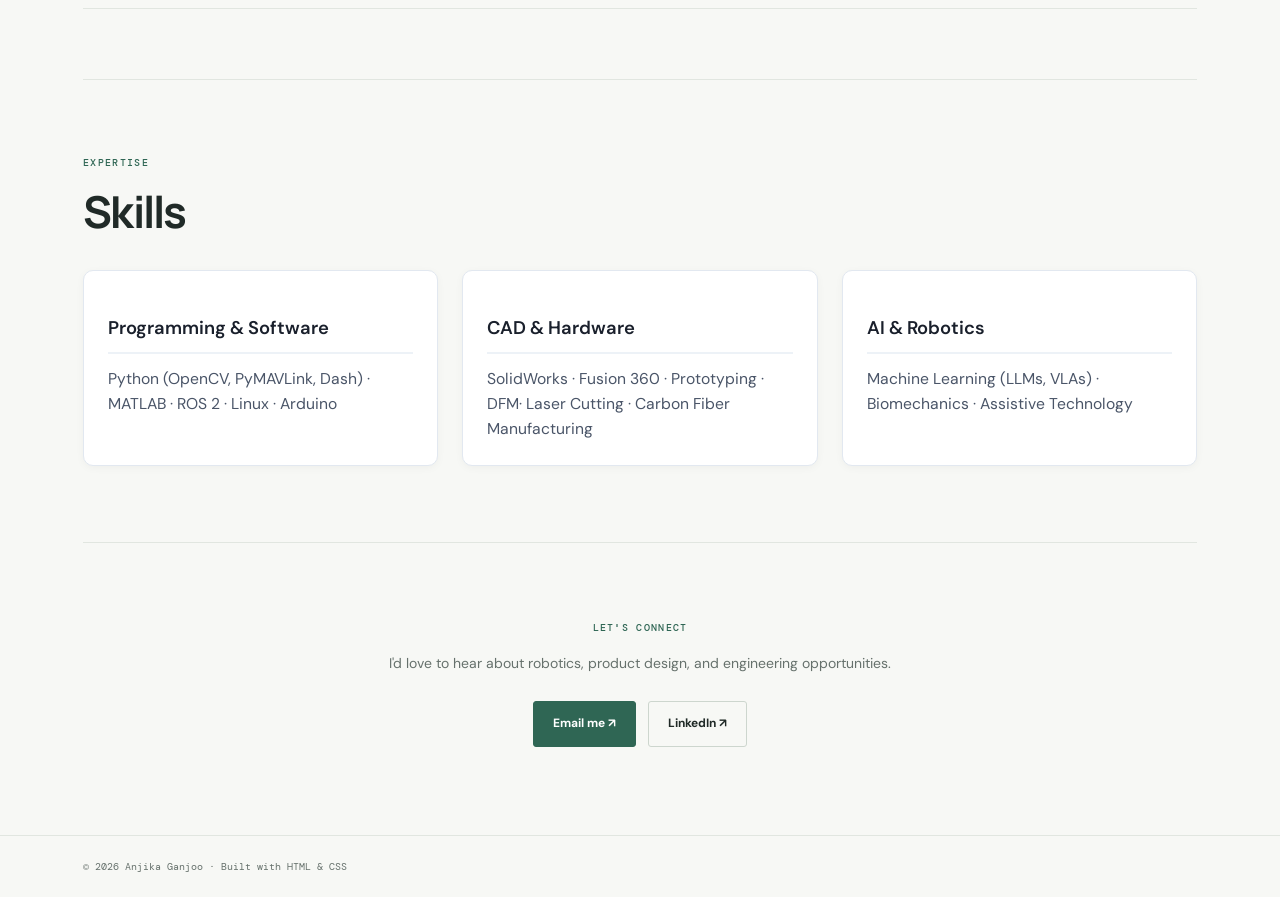
==== commit a32c6b76: "Update index.html" ====
--- a/index.html
+++ b/index.html
@@ -109,7 +109,8 @@
     <div id="main">
       <section class="hero">
         <p class="eyebrow">MECHANICAL ENGINEERING · ROBOTICS · AUTONOMOUS SYSTEMS</p>
-        <h2>Portfolio</h2>
+        <h2>Anjika Ganjoo</h2>
+        <h3>Portfolio</h3>
         <p class="hero-copy">I'm Anjika, a third year at Georgia Tech passionate about robotics, autonomous systems, and products that solve meaningful real-world problems.</p>
         <div class="hero-actions">
           <a class="button primary" href="#projects">Explore my work <span aria-hidden="true">↓</span></a>
